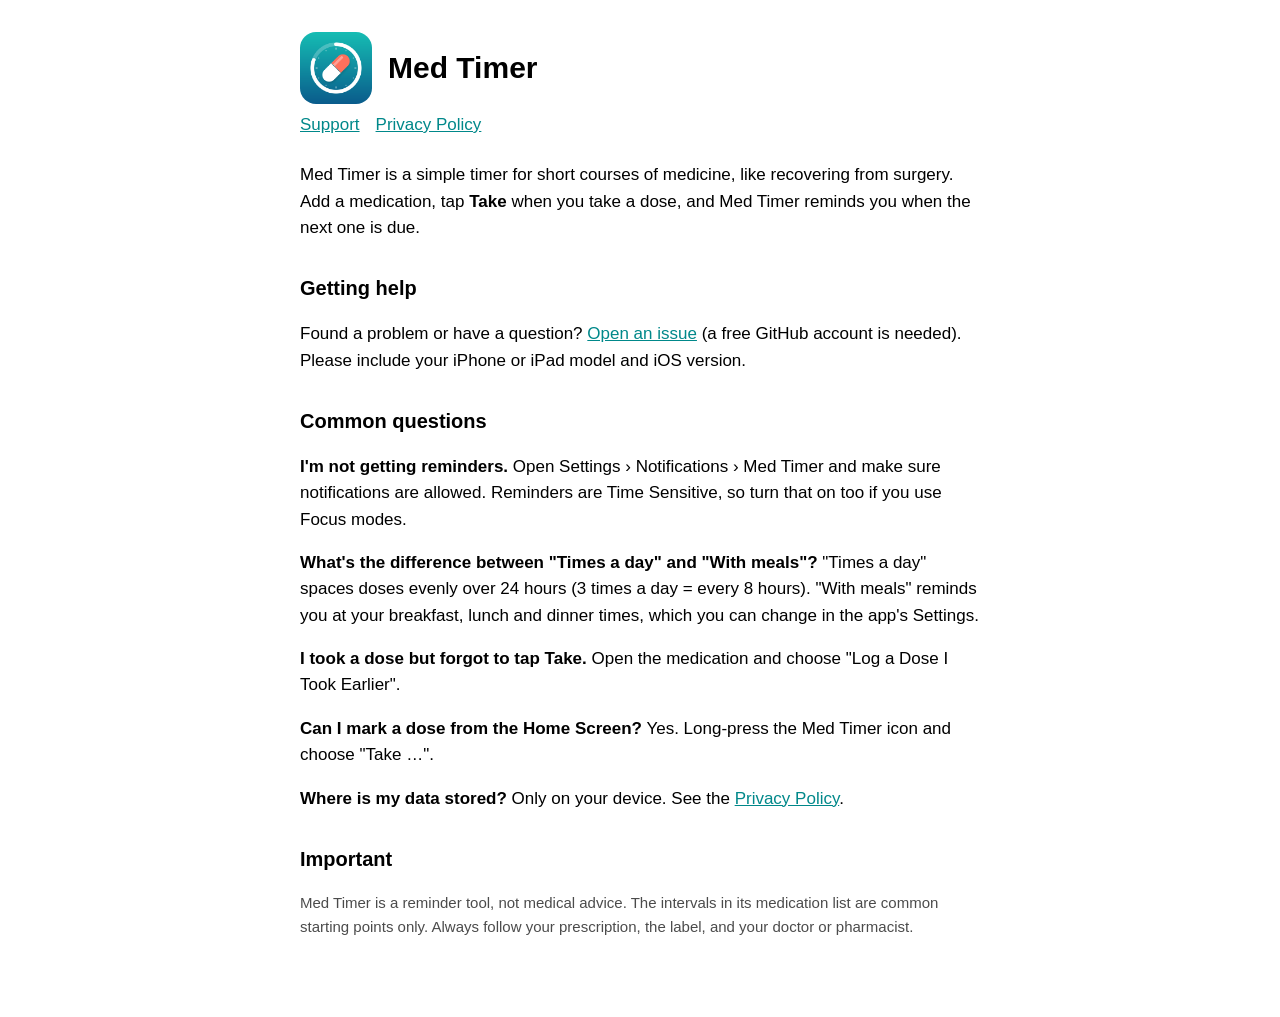
==== index.html @ ea995540 "Med Timer support and privacy pages Co-Authored-By: Claude Opus 5.5 <noreply@anthropic.com>" ====
<!doctype html>
<html lang="en"><head><meta charset="utf-8"><meta name="viewport" content="width=device-width, initial-scale=1">
<title>Med Timer — Support</title><link rel="stylesheet" href="style.css"></head>
<body>
<header><img src="icon.png" alt=""><h1>Med Timer</h1></header>
<nav><a href="./">Support</a><a href="privacy.html">Privacy Policy</a></nav>
<p>Med Timer is a simple timer for short courses of medicine, like recovering from surgery. Add a medication, tap <strong>Take</strong> when you take a dose, and Med Timer reminds you when the next one is due.</p>

<h2>Getting help</h2>
<p>Found a problem or have a question? <a href="https://github.com/BackwardsHAT123/medtimer-support/issues/new">Open an issue</a> (a free GitHub account is needed). Please include your iPhone or iPad model and iOS version.</p>

<h2>Common questions</h2>
<p><strong>I'm not getting reminders.</strong> Open Settings › Notifications › Med Timer and make sure notifications are allowed. Reminders are Time Sensitive, so turn that on too if you use Focus modes.</p>
<p><strong>What's the difference between "Times a day" and "With meals"?</strong> "Times a day" spaces doses evenly over 24 hours (3 times a day = every 8 hours). "With meals" reminds you at your breakfast, lunch and dinner times, which you can change in the app's Settings.</p>
<p><strong>I took a dose but forgot to tap Take.</strong> Open the medication and choose "Log a Dose I Took Earlier".</p>
<p><strong>Can I mark a dose from the Home Screen?</strong> Yes. Long-press the Med Timer icon and choose "Take …".</p>
<p><strong>Where is my data stored?</strong> Only on your device. See the <a href="privacy.html">Privacy Policy</a>.</p>

<h2>Important</h2>
<p class="muted">Med Timer is a reminder tool, not medical advice. The intervals in its medication list are common starting points only. Always follow your prescription, the label, and your doctor or pharmacist.</p>
</body></html>
---- style.css ----
:root { color-scheme: light dark; --accent: #00888a; }
body { font: 17px/1.55 -apple-system, BlinkMacSystemFont, "Segoe UI", sans-serif; max-width: 680px; margin: 0 auto; padding: 32px 20px 64px; }
header { display: flex; align-items: center; gap: 16px; margin-bottom: 8px; }
header img { width: 72px; height: 72px; border-radius: 16px; }
h1 { font-size: 30px; margin: 0; }
h2 { font-size: 20px; margin-top: 32px; }
a { color: var(--accent); }
nav { margin: 8px 0 24px; } nav a { margin-right: 16px; }
.muted { opacity: .7; font-size: 15px; }
@media (prefers-color-scheme: dark) { :root { --accent: #41c9c6; } }
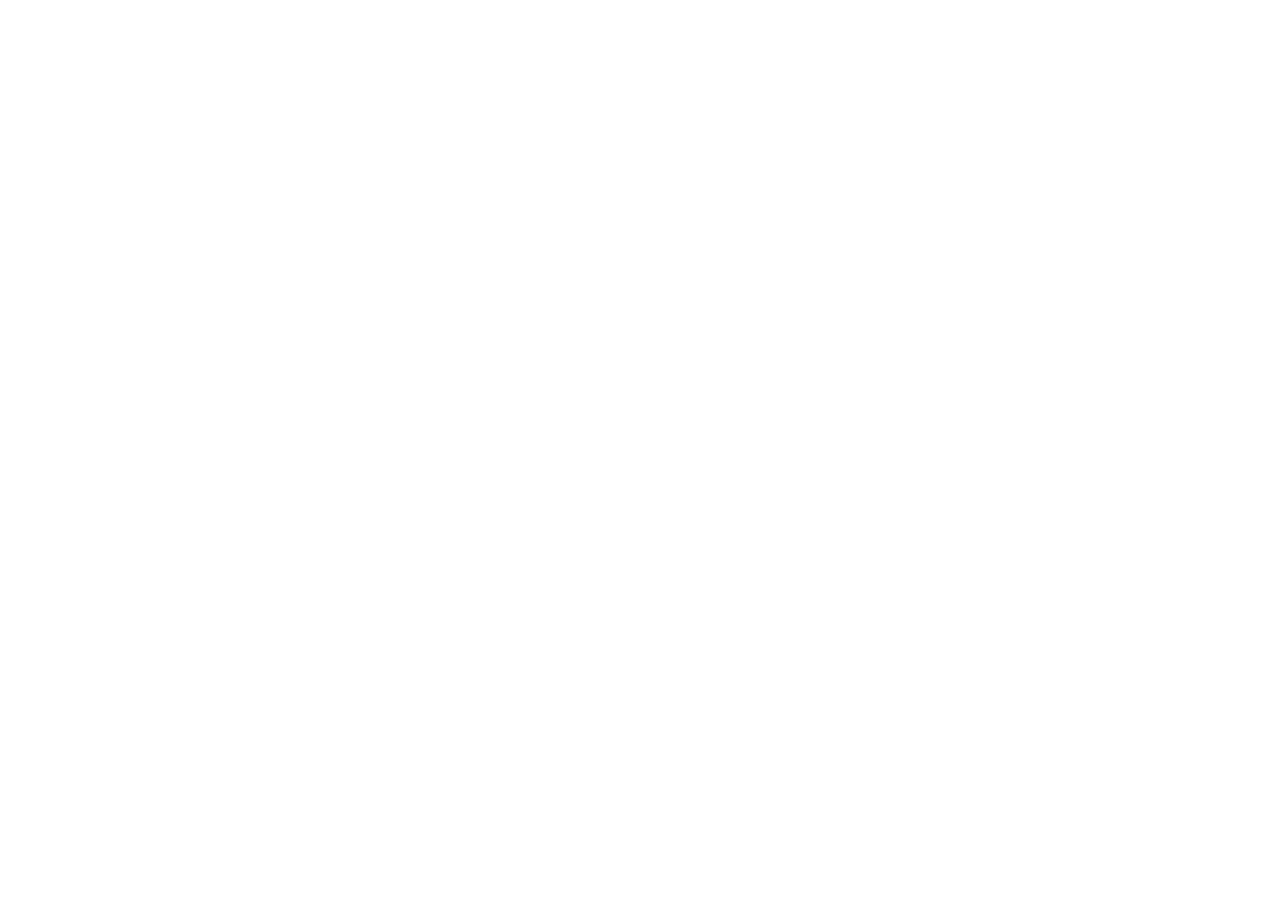
==== commit 49a08817: "Redirect to medtimer.app Co-Authored-By: Claude Opus 5.5 <noreply@anthropic.com>" ====
--- a/index.html
+++ b/index.html
@@ -1,21 +1,23 @@
 <!doctype html>
-<html lang="en"><head><meta charset="utf-8"><meta name="viewport" content="width=device-width, initial-scale=1">
-<title>Med Timer — Support</title><link rel="stylesheet" href="style.css"></head>
+<html lang="en">
+<head>
+<meta charset="utf-8">
+<meta name="viewport" content="width=device-width, initial-scale=1">
+<title>Med Timer has moved</title>
+<link rel="canonical" href="https://medtimer.app/">
+<meta http-equiv="refresh" content="0; url=https://medtimer.app/">
+<script>location.replace("https://medtimer.app/");</script>
+<style>
+  body { margin: 0; min-height: 100vh; display: flex; align-items: center; justify-content: center;
+         background: #f2f7f6; color: #0f2c35; font-family: -apple-system, BlinkMacSystemFont, "Segoe UI", Helvetica, Arial, sans-serif; }
+  main { text-align: center; padding: 24px; }
+  a { color: #006e70; font-size: 1.15rem; }
+</style>
+</head>
 <body>
-<header><img src="icon.png" alt=""><h1>Med Timer</h1></header>
-<nav><a href="./">Support</a><a href="privacy.html">Privacy Policy</a></nav>
-<p>Med Timer is a simple timer for short courses of medicine, like recovering from surgery. Add a medication, tap <strong>Take</strong> when you take a dose, and Med Timer reminds you when the next one is due.</p>
-
-<h2>Getting help</h2>
-<p>Found a problem or have a question? <a href="https://github.com/BackwardsHAT123/medtimer-support/issues/new">Open an issue</a> (a free GitHub account is needed). Please include your iPhone or iPad model and iOS version.</p>
-
-<h2>Common questions</h2>
-<p><strong>I'm not getting reminders.</strong> Open Settings › Notifications › Med Timer and make sure notifications are allowed. Reminders are Time Sensitive, so turn that on too if you use Focus modes.</p>
-<p><strong>What's the difference between "Times a day" and "With meals"?</strong> "Times a day" spaces doses evenly over 24 hours (3 times a day = every 8 hours). "With meals" reminds you at your breakfast, lunch and dinner times, which you can change in the app's Settings.</p>
-<p><strong>I took a dose but forgot to tap Take.</strong> Open the medication and choose "Log a Dose I Took Earlier".</p>
-<p><strong>Can I mark a dose from the Home Screen?</strong> Yes. Long-press the Med Timer icon and choose "Take …".</p>
-<p><strong>Where is my data stored?</strong> Only on your device. See the <a href="privacy.html">Privacy Policy</a>.</p>
-
-<h2>Important</h2>
-<p class="muted">Med Timer is a reminder tool, not medical advice. The intervals in its medication list are common starting points only. Always follow your prescription, the label, and your doctor or pharmacist.</p>
-</body></html>
+<main>
+  <p>Med Timer has moved to</p>
+  <p><a href="https://medtimer.app/">medtimer.app/</a></p>
+</main>
+</body>
+</html>
